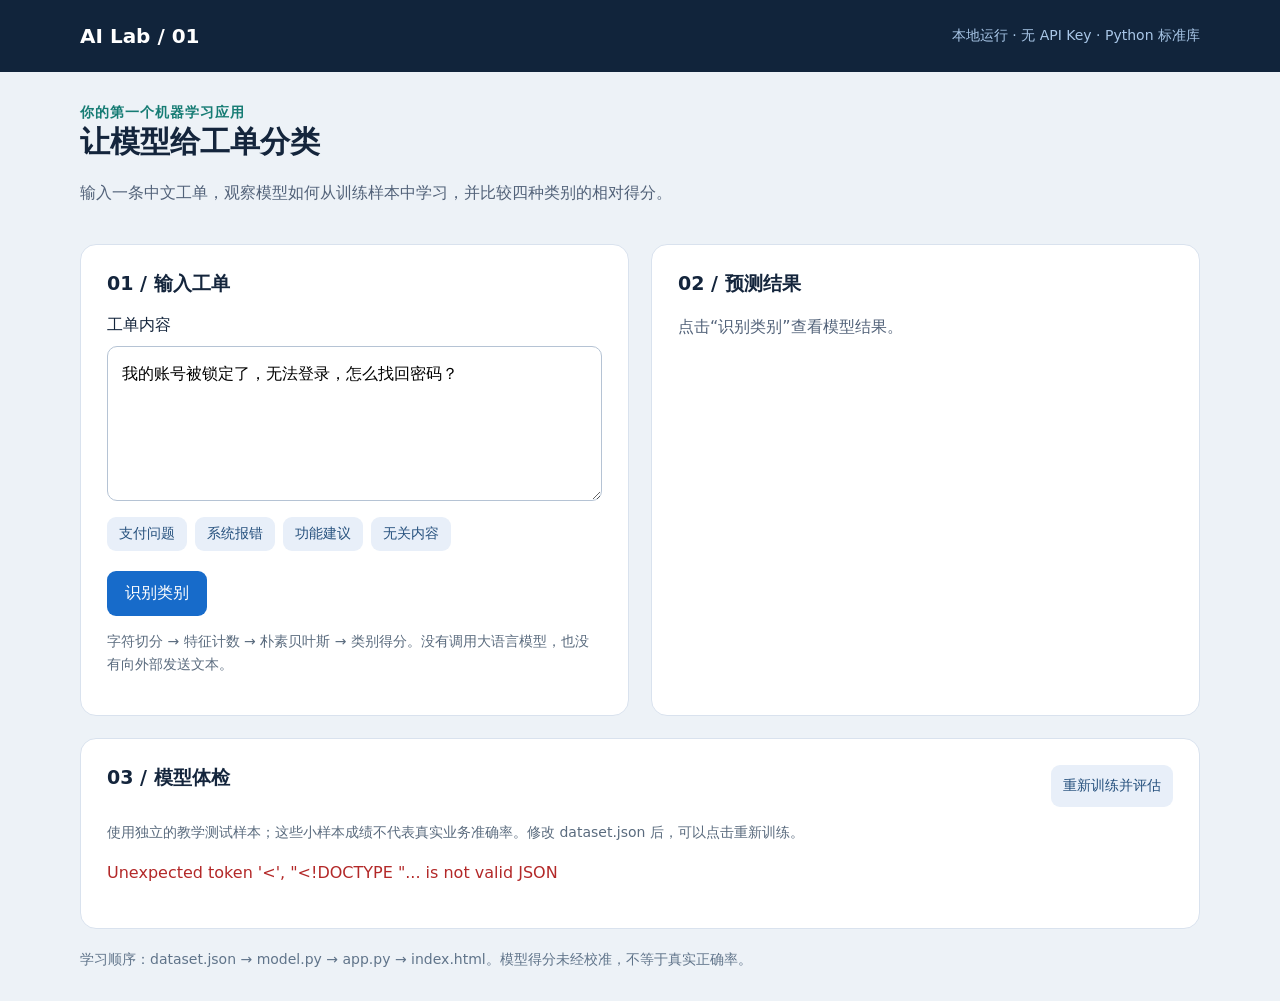
==== classic.html @ af9d933f "add：添加新逻辑及训练数据" ====
<!doctype html>
<html lang="zh-CN"><head><meta charset="utf-8"><meta name="viewport" content="width=device-width,initial-scale=1"><title>AI Lab · 工单分类器</title>
<style>
:root{font-family:system-ui,-apple-system,sans-serif;color:#14253c;background:#edf2f7;font-size:16px}*{box-sizing:border-box}body{margin:0}header{background:#11243b;color:#fff;padding:24px max(24px,calc((100vw - 1120px)/2));display:flex;justify-content:space-between;align-items:center}header strong{font-size:20px}header span{color:#a9c7e8;font-size:14px}main{max-width:1168px;margin:32px auto;padding:0 24px}h1{font-size:30px;margin:0 0 10px}p{line-height:1.7;color:#526279}h2{font-size:19px;margin-top:0}.grid{display:grid;grid-template-columns:1fr 1fr;gap:22px}.card{background:white;border:1px solid #d9e2ee;border-radius:16px;padding:26px;margin-top:22px}.eyebrow{color:#167c74;font-size:14px;font-weight:700;letter-spacing:1px}label{display:block;margin:18px 0 10px}textarea{width:100%;min-height:155px;resize:vertical;border:1px solid #b5c3d4;border-radius:10px;padding:14px;font:inherit;line-height:1.6}button{font:inherit;cursor:pointer;border:0;border-radius:9px;background:#176bca;color:white;padding:12px 18px}button:disabled{opacity:.55;cursor:wait}.secondary{background:#e8eff9;color:#25507d;font-size:14px;padding:8px 12px}.samples{display:flex;gap:8px;flex-wrap:wrap;margin:12px 0 20px}.result{font-size:28px;font-weight:750;margin:14px 0}.muted{font-size:14px;color:#5a6b7e;line-height:1.6}.bar{height:9px;background:#e9eef5;border-radius:9px;overflow:hidden;margin:7px 0 16px}.fill{height:100%;background:#168e86}.row{display:flex;justify-content:space-between;gap:12px}.tag{display:inline-block;background:#e7f4f1;color:#15675e;padding:5px 9px;border-radius:5px;margin:4px;font-size:14px}.stats{display:flex;gap:30px;flex-wrap:wrap;margin:20px 0}.stats strong{font-size:28px;display:block}.table-wrap{overflow:auto}table{width:100%;border-collapse:collapse;font-size:14px}td,th{padding:12px 8px;text-align:left;border-bottom:1px solid #e7edf3}summary{cursor:pointer;color:#176bca;margin-top:18px}.error{color:#b32828;white-space:pre-wrap}footer{margin:22px 0;color:#60748a;font-size:14px}button:focus-visible,textarea:focus-visible{outline:3px solid #65acfa;outline-offset:3px}@media(max-width:760px){.grid{grid-template-columns:1fr}header{padding:20px}header span{display:none}main{padding:0 16px}.card{padding:20px}h1{font-size:25px}}
</style></head><body>
<header><strong>AI Lab / 01</strong><span>本地运行 · 无 API Key · Python 标准库</span></header>
<main><div class="eyebrow">你的第一个机器学习应用</div><h1>让模型给工单分类</h1><p>输入一条中文工单，观察模型如何从训练样本中学习，并比较四种类别的相对得分。</p>
<div class="grid"><section class="card"><h2>01 / 输入工单</h2><form id="form"><label for="text">工单内容</label><textarea id="text" maxlength="2000" required>我的账号被锁定了，无法登录，怎么找回密码？</textarea><div class="samples"><button type="button" class="secondary" data-sample="这个订单被重复扣款了，请帮我退款">支付问题</button><button type="button" class="secondary" data-sample="页面白屏，刷新后还是打不开">系统报错</button><button type="button" class="secondary" data-sample="希望增加批量导入功能">功能建议</button><button type="button" class="secondary" data-sample="明天去海边看日出">无关内容</button></div><button id="predict">识别类别</button></form><p class="muted">字符切分 → 特征计数 → 朴素贝叶斯 → 类别得分。没有调用大语言模型，也没有向外部发送文本。</p></section>
<section class="card" aria-live="polite"><h2>02 / 预测结果</h2><div id="result"><p>点击“识别类别”查看模型结果。</p></div></section></div>
<section class="card"><div class="row"><h2>03 / 模型体检</h2><button class="secondary" id="train">重新训练并评估</button></div><p class="muted">使用独立的教学测试样本；这些小样本成绩不代表真实业务准确率。修改 dataset.json 后，可以点击重新训练。</p><div id="report" aria-live="polite">正在读取测试结果…</div></section><footer>学习顺序：dataset.json → model.py → app.py → index.html。模型得分未经校准，不等于真实正确率。</footer></main>
<script>
const $=id=>document.getElementById(id);
function node(tag,text,cls){const el=document.createElement(tag);if(text!==undefined)el.textContent=text;if(cls)el.className=cls;return el}
async function api(path,data){const response=await fetch(path,data===undefined?{}:{method:'POST',headers:{'Content-Type':'application/json'},body:JSON.stringify(data)});const value=await response.json();if(!response.ok)throw Error(value.error||'请求失败');return value}
document.querySelectorAll('[data-sample]').forEach(b=>b.onclick=()=>{$('text').value=b.dataset.sample;$('text').focus()});
$('form').onsubmit=async event=>{event.preventDefault();$('predict').disabled=true;$('result').replaceChildren(node('p','正在预测…'));try{const r=await api('/api/predict',{text:$('text').value});const root=$('result');root.replaceChildren(node('div',r.label,'result'));if(r.uncertain)root.append(node('p','已知特征不足或类别区分不明显，请人工判断。','muted'));for(const item of r.ranking){const row=node('div',undefined,'row');row.append(node('span',item.label),node('span',(item.score*100).toFixed(1)+'%'));const bar=node('div',undefined,'bar');const fill=node('div',undefined,'fill');fill.style.width=(item.score*100)+'%';bar.append(fill);root.append(row,bar)}root.append(node('p','已知特征覆盖率：'+(r.coverage*100).toFixed(0)+'%。以下片段更支持第一候选类别（相对第二候选）：','muted'));for(const f of r.features)root.append(node('span',f.token,'tag'));root.append(node('p','分数是模型内部相对得分，可能过度自信；拒识也可能失败。','muted'))}catch(e){$('result').replaceChildren(node('p',e.message,'error'))}finally{$('predict').disabled=false}};
function renderReport(r){const root=$('report');root.replaceChildren();const stats=node('div',undefined,'stats');for(const [name,value] of [['训练样本',r.train_count],['测试样本',r.test_count],['准确率',(r.accuracy*100).toFixed(1)+'%'],['Macro F1',r.macro_f1.toFixed(3)]]){const item=node('div');item.append(node('strong',value),node('span',name,'muted'));stats.append(item)}root.append(stats);const details=node('details');details.append(node('summary','查看全部测试样本与错误'));const wrap=node('div',undefined,'table-wrap'),table=node('table'),head=node('tr');for(const h of ['工单','实际类别','预测类别','结果'])head.append(node('th',h));table.append(head);for(const d of r.details){const row=node('tr');for(const v of [d.text,d.label,d.prediction,d.correct?'正确':'错误 / 拒识'])row.append(node('td',v));table.append(row)}wrap.append(table);details.append(wrap);root.append(details)}
$('train').onclick=async()=>{$('train').disabled=true;try{renderReport(await api('/api/train',{}))}catch(e){$('report').replaceChildren(node('p',e.message,'error'))}finally{$('train').disabled=false}};
api('/api/report').then(renderReport).catch(e=>$('report').replaceChildren(node('p',e.message,'error')));
</script></body></html>
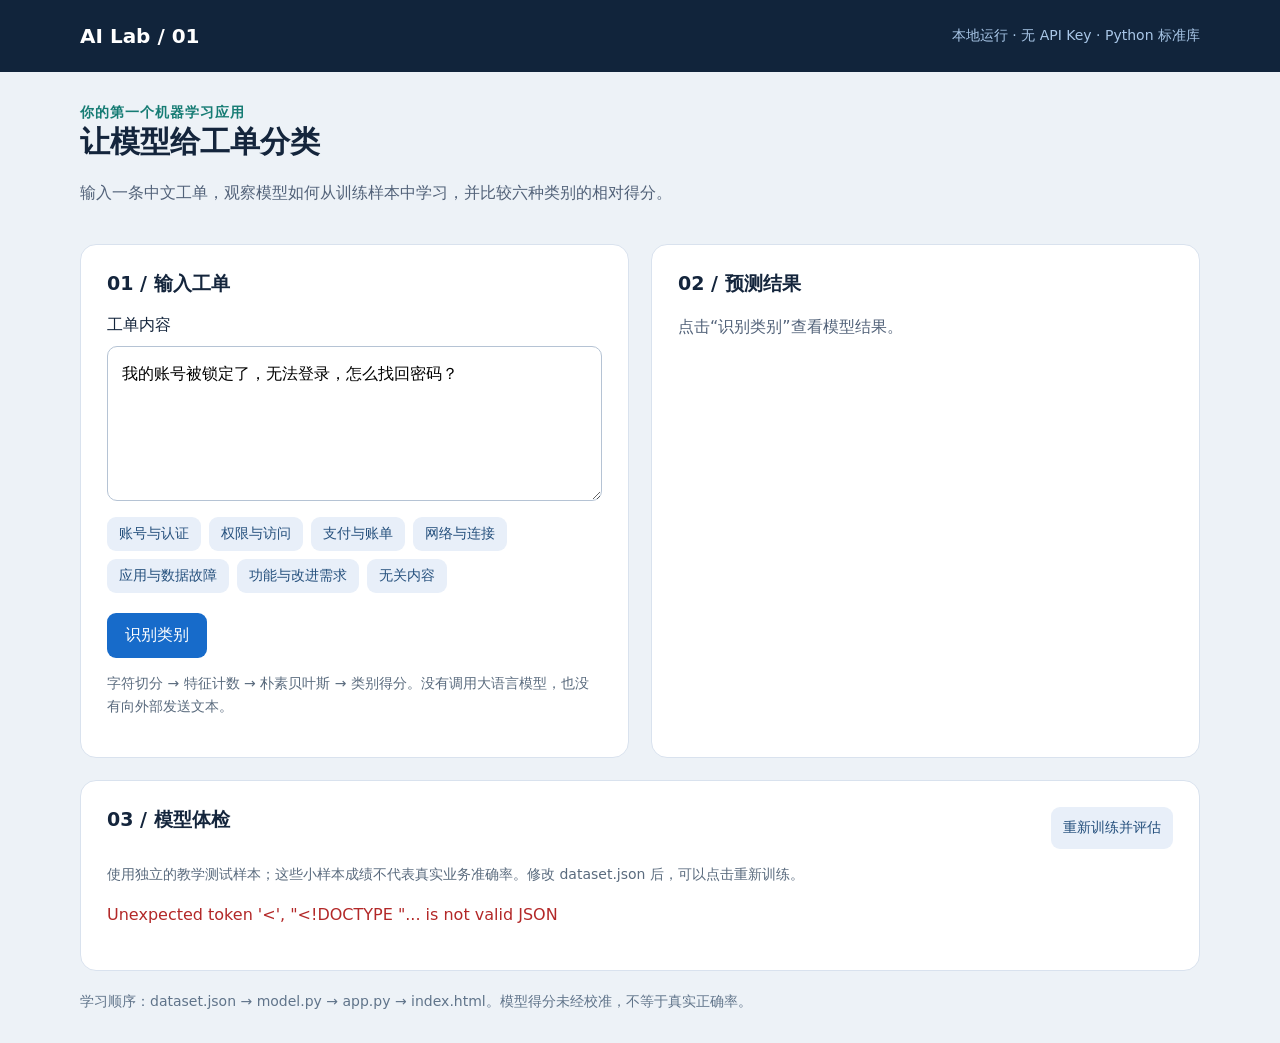
==== commit 27757c45: "add: 添加csv导出功能" ====
--- a/classic.html
+++ b/classic.html
@@ -1,20 +1,381 @@
 <!doctype html>
-<html lang="zh-CN"><head><meta charset="utf-8"><meta name="viewport" content="width=device-width,initial-scale=1"><title>AI Lab · 工单分类器</title>
-<style>
-:root{font-family:system-ui,-apple-system,sans-serif;color:#14253c;background:#edf2f7;font-size:16px}*{box-sizing:border-box}body{margin:0}header{background:#11243b;color:#fff;padding:24px max(24px,calc((100vw - 1120px)/2));display:flex;justify-content:space-between;align-items:center}header strong{font-size:20px}header span{color:#a9c7e8;font-size:14px}main{max-width:1168px;margin:32px auto;padding:0 24px}h1{font-size:30px;margin:0 0 10px}p{line-height:1.7;color:#526279}h2{font-size:19px;margin-top:0}.grid{display:grid;grid-template-columns:1fr 1fr;gap:22px}.card{background:white;border:1px solid #d9e2ee;border-radius:16px;padding:26px;margin-top:22px}.eyebrow{color:#167c74;font-size:14px;font-weight:700;letter-spacing:1px}label{display:block;margin:18px 0 10px}textarea{width:100%;min-height:155px;resize:vertical;border:1px solid #b5c3d4;border-radius:10px;padding:14px;font:inherit;line-height:1.6}button{font:inherit;cursor:pointer;border:0;border-radius:9px;background:#176bca;color:white;padding:12px 18px}button:disabled{opacity:.55;cursor:wait}.secondary{background:#e8eff9;color:#25507d;font-size:14px;padding:8px 12px}.samples{display:flex;gap:8px;flex-wrap:wrap;margin:12px 0 20px}.result{font-size:28px;font-weight:750;margin:14px 0}.muted{font-size:14px;color:#5a6b7e;line-height:1.6}.bar{height:9px;background:#e9eef5;border-radius:9px;overflow:hidden;margin:7px 0 16px}.fill{height:100%;background:#168e86}.row{display:flex;justify-content:space-between;gap:12px}.tag{display:inline-block;background:#e7f4f1;color:#15675e;padding:5px 9px;border-radius:5px;margin:4px;font-size:14px}.stats{display:flex;gap:30px;flex-wrap:wrap;margin:20px 0}.stats strong{font-size:28px;display:block}.table-wrap{overflow:auto}table{width:100%;border-collapse:collapse;font-size:14px}td,th{padding:12px 8px;text-align:left;border-bottom:1px solid #e7edf3}summary{cursor:pointer;color:#176bca;margin-top:18px}.error{color:#b32828;white-space:pre-wrap}footer{margin:22px 0;color:#60748a;font-size:14px}button:focus-visible,textarea:focus-visible{outline:3px solid #65acfa;outline-offset:3px}@media(max-width:760px){.grid{grid-template-columns:1fr}header{padding:20px}header span{display:none}main{padding:0 16px}.card{padding:20px}h1{font-size:25px}}
-</style></head><body>
-<header><strong>AI Lab / 01</strong><span>本地运行 · 无 API Key · Python 标准库</span></header>
-<main><div class="eyebrow">你的第一个机器学习应用</div><h1>让模型给工单分类</h1><p>输入一条中文工单，观察模型如何从训练样本中学习，并比较四种类别的相对得分。</p>
-<div class="grid"><section class="card"><h2>01 / 输入工单</h2><form id="form"><label for="text">工单内容</label><textarea id="text" maxlength="2000" required>我的账号被锁定了，无法登录，怎么找回密码？</textarea><div class="samples"><button type="button" class="secondary" data-sample="这个订单被重复扣款了，请帮我退款">支付问题</button><button type="button" class="secondary" data-sample="页面白屏，刷新后还是打不开">系统报错</button><button type="button" class="secondary" data-sample="希望增加批量导入功能">功能建议</button><button type="button" class="secondary" data-sample="明天去海边看日出">无关内容</button></div><button id="predict">识别类别</button></form><p class="muted">字符切分 → 特征计数 → 朴素贝叶斯 → 类别得分。没有调用大语言模型，也没有向外部发送文本。</p></section>
-<section class="card" aria-live="polite"><h2>02 / 预测结果</h2><div id="result"><p>点击“识别类别”查看模型结果。</p></div></section></div>
-<section class="card"><div class="row"><h2>03 / 模型体检</h2><button class="secondary" id="train">重新训练并评估</button></div><p class="muted">使用独立的教学测试样本；这些小样本成绩不代表真实业务准确率。修改 dataset.json 后，可以点击重新训练。</p><div id="report" aria-live="polite">正在读取测试结果…</div></section><footer>学习顺序：dataset.json → model.py → app.py → index.html。模型得分未经校准，不等于真实正确率。</footer></main>
-<script>
-const $=id=>document.getElementById(id);
-function node(tag,text,cls){const el=document.createElement(tag);if(text!==undefined)el.textContent=text;if(cls)el.className=cls;return el}
-async function api(path,data){const response=await fetch(path,data===undefined?{}:{method:'POST',headers:{'Content-Type':'application/json'},body:JSON.stringify(data)});const value=await response.json();if(!response.ok)throw Error(value.error||'请求失败');return value}
-document.querySelectorAll('[data-sample]').forEach(b=>b.onclick=()=>{$('text').value=b.dataset.sample;$('text').focus()});
-$('form').onsubmit=async event=>{event.preventDefault();$('predict').disabled=true;$('result').replaceChildren(node('p','正在预测…'));try{const r=await api('/api/predict',{text:$('text').value});const root=$('result');root.replaceChildren(node('div',r.label,'result'));if(r.uncertain)root.append(node('p','已知特征不足或类别区分不明显，请人工判断。','muted'));for(const item of r.ranking){const row=node('div',undefined,'row');row.append(node('span',item.label),node('span',(item.score*100).toFixed(1)+'%'));const bar=node('div',undefined,'bar');const fill=node('div',undefined,'fill');fill.style.width=(item.score*100)+'%';bar.append(fill);root.append(row,bar)}root.append(node('p','已知特征覆盖率：'+(r.coverage*100).toFixed(0)+'%。以下片段更支持第一候选类别（相对第二候选）：','muted'));for(const f of r.features)root.append(node('span',f.token,'tag'));root.append(node('p','分数是模型内部相对得分，可能过度自信；拒识也可能失败。','muted'))}catch(e){$('result').replaceChildren(node('p',e.message,'error'))}finally{$('predict').disabled=false}};
-function renderReport(r){const root=$('report');root.replaceChildren();const stats=node('div',undefined,'stats');for(const [name,value] of [['训练样本',r.train_count],['测试样本',r.test_count],['准确率',(r.accuracy*100).toFixed(1)+'%'],['Macro F1',r.macro_f1.toFixed(3)]]){const item=node('div');item.append(node('strong',value),node('span',name,'muted'));stats.append(item)}root.append(stats);const details=node('details');details.append(node('summary','查看全部测试样本与错误'));const wrap=node('div',undefined,'table-wrap'),table=node('table'),head=node('tr');for(const h of ['工单','实际类别','预测类别','结果'])head.append(node('th',h));table.append(head);for(const d of r.details){const row=node('tr');for(const v of [d.text,d.label,d.prediction,d.correct?'正确':'错误 / 拒识'])row.append(node('td',v));table.append(row)}wrap.append(table);details.append(wrap);root.append(details)}
-$('train').onclick=async()=>{$('train').disabled=true;try{renderReport(await api('/api/train',{}))}catch(e){$('report').replaceChildren(node('p',e.message,'error'))}finally{$('train').disabled=false}};
-api('/api/report').then(renderReport).catch(e=>$('report').replaceChildren(node('p',e.message,'error')));
-</script></body></html>
+<html lang="zh-CN">
+  <head>
+    <meta charset="utf-8" />
+    <meta name="viewport" content="width=device-width,initial-scale=1" />
+    <title>AI Lab · 工单分类器</title>
+    <style>
+      :root {
+        font-family:
+          system-ui,
+          -apple-system,
+          sans-serif;
+        color: #14253c;
+        background: #edf2f7;
+        font-size: 16px;
+      }
+      * {
+        box-sizing: border-box;
+      }
+      body {
+        margin: 0;
+      }
+      header {
+        background: #11243b;
+        color: #fff;
+        padding: 24px max(24px, calc((100vw - 1120px) / 2));
+        display: flex;
+        justify-content: space-between;
+        align-items: center;
+      }
+      header strong {
+        font-size: 20px;
+      }
+      header span {
+        color: #a9c7e8;
+        font-size: 14px;
+      }
+      main {
+        max-width: 1168px;
+        margin: 32px auto;
+        padding: 0 24px;
+      }
+      h1 {
+        font-size: 30px;
+        margin: 0 0 10px;
+      }
+      p {
+        line-height: 1.7;
+        color: #526279;
+      }
+      h2 {
+        font-size: 19px;
+        margin-top: 0;
+      }
+      .grid {
+        display: grid;
+        grid-template-columns: 1fr 1fr;
+        gap: 22px;
+      }
+      .card {
+        background: white;
+        border: 1px solid #d9e2ee;
+        border-radius: 16px;
+        padding: 26px;
+        margin-top: 22px;
+      }
+      .eyebrow {
+        color: #167c74;
+        font-size: 14px;
+        font-weight: 700;
+        letter-spacing: 1px;
+      }
+      label {
+        display: block;
+        margin: 18px 0 10px;
+      }
+      textarea {
+        width: 100%;
+        min-height: 155px;
+        resize: vertical;
+        border: 1px solid #b5c3d4;
+        border-radius: 10px;
+        padding: 14px;
+        font: inherit;
+        line-height: 1.6;
+      }
+      button {
+        font: inherit;
+        cursor: pointer;
+        border: 0;
+        border-radius: 9px;
+        background: #176bca;
+        color: white;
+        padding: 12px 18px;
+      }
+      button:disabled {
+        opacity: 0.55;
+        cursor: wait;
+      }
+      .secondary {
+        background: #e8eff9;
+        color: #25507d;
+        font-size: 14px;
+        padding: 8px 12px;
+      }
+      .samples {
+        display: flex;
+        gap: 8px;
+        flex-wrap: wrap;
+        margin: 12px 0 20px;
+      }
+      .result {
+        font-size: 28px;
+        font-weight: 750;
+        margin: 14px 0;
+      }
+      .muted {
+        font-size: 14px;
+        color: #5a6b7e;
+        line-height: 1.6;
+      }
+      .bar {
+        height: 9px;
+        background: #e9eef5;
+        border-radius: 9px;
+        overflow: hidden;
+        margin: 7px 0 16px;
+      }
+      .fill {
+        height: 100%;
+        background: #168e86;
+      }
+      .row {
+        display: flex;
+        justify-content: space-between;
+        gap: 12px;
+      }
+      .tag {
+        display: inline-block;
+        background: #e7f4f1;
+        color: #15675e;
+        padding: 5px 9px;
+        border-radius: 5px;
+        margin: 4px;
+        font-size: 14px;
+      }
+      .stats {
+        display: flex;
+        gap: 30px;
+        flex-wrap: wrap;
+        margin: 20px 0;
+      }
+      .stats strong {
+        font-size: 28px;
+        display: block;
+      }
+      .table-wrap {
+        overflow: auto;
+      }
+      table {
+        width: 100%;
+        border-collapse: collapse;
+        font-size: 14px;
+      }
+      td,
+      th {
+        padding: 12px 8px;
+        text-align: left;
+        border-bottom: 1px solid #e7edf3;
+      }
+      summary {
+        cursor: pointer;
+        color: #176bca;
+        margin-top: 18px;
+      }
+      .error {
+        color: #b32828;
+        white-space: pre-wrap;
+      }
+      footer {
+        margin: 22px 0;
+        color: #60748a;
+        font-size: 14px;
+      }
+      button:focus-visible,
+      textarea:focus-visible {
+        outline: 3px solid #65acfa;
+        outline-offset: 3px;
+      }
+      @media (max-width: 760px) {
+        .grid {
+          grid-template-columns: 1fr;
+        }
+        header {
+          padding: 20px;
+        }
+        header span {
+          display: none;
+        }
+        main {
+          padding: 0 16px;
+        }
+        .card {
+          padding: 20px;
+        }
+        h1 {
+          font-size: 25px;
+        }
+      }
+    </style>
+  </head>
+  <body>
+    <header><strong>AI Lab / 01</strong><span>本地运行 · 无 API Key · Python 标准库</span></header>
+    <main>
+      <div class="eyebrow">你的第一个机器学习应用</div>
+      <h1>让模型给工单分类</h1>
+      <p>输入一条中文工单，观察模型如何从训练样本中学习，并比较六种类别的相对得分。</p>
+      <div class="grid">
+        <section class="card">
+          <h2>01 / 输入工单</h2>
+          <form id="form">
+            <label for="text">工单内容</label
+            ><textarea id="text" maxlength="2000" required>
+我的账号被锁定了，无法登录，怎么找回密码？</textarea
+            >
+            <div class="samples">
+              <button type="button" class="secondary" data-sample="忘记密码了怎么重置密码">
+                账号与认证</button
+              ><button type="button" class="secondary" data-sample="申请开通财务报表的查看权限">
+                权限与访问</button
+              ><button type="button" class="secondary" data-sample="订单重复扣款申请退款">
+                支付与账单</button
+              ><button type="button" class="secondary" data-sample="VPN 连接后无法访问内网地址">
+                网络与连接</button
+              ><button type="button" class="secondary" data-sample="打开页面出现白屏">
+                应用与数据故障</button
+              ><button type="button" class="secondary" data-sample="希望增加批量导入功能">
+                功能与改进需求</button
+              ><button type="button" class="secondary" data-sample="🌊🌞">无关内容</button>
+            </div>
+            <button id="predict">识别类别</button>
+          </form>
+          <p class="muted">
+            字符切分 → 特征计数 → 朴素贝叶斯 → 类别得分。没有调用大语言模型，也没有向外部发送文本。
+          </p>
+        </section>
+        <section class="card" aria-live="polite">
+          <h2>02 / 预测结果</h2>
+          <div id="result"><p>点击“识别类别”查看模型结果。</p></div>
+        </section>
+      </div>
+      <section class="card">
+        <div class="row">
+          <h2>03 / 模型体检</h2>
+          <button class="secondary" id="train">重新训练并评估</button>
+        </div>
+        <p class="muted">
+          使用独立的教学测试样本；这些小样本成绩不代表真实业务准确率。修改 dataset.json
+          后，可以点击重新训练。
+        </p>
+        <div id="report" aria-live="polite">正在读取测试结果…</div>
+      </section>
+      <footer>
+        学习顺序：dataset.json → model.py → app.py →
+        index.html。模型得分未经校准，不等于真实正确率。
+      </footer>
+    </main>
+    <script>
+      const $ = (id) => document.getElementById(id);
+      function node(tag, text, cls) {
+        const el = document.createElement(tag);
+        if (text !== undefined) el.textContent = text;
+        if (cls) el.className = cls;
+        return el;
+      }
+      async function api(path, data) {
+        const response = await fetch(
+          path,
+          data === undefined
+            ? {}
+            : {
+                method: 'POST',
+                headers: { 'Content-Type': 'application/json' },
+                body: JSON.stringify(data),
+              },
+        );
+        const value = await response.json();
+        if (!response.ok) throw Error(value.error || '请求失败');
+        return value;
+      }
+      document.querySelectorAll('[data-sample]').forEach(
+        (b) =>
+          (b.onclick = () => {
+            $('text').value = b.dataset.sample;
+            $('text').focus();
+          }),
+      );
+      $('form').onsubmit = async (event) => {
+        event.preventDefault();
+        $('predict').disabled = true;
+        $('result').replaceChildren(node('p', '正在预测…'));
+        try {
+          const r = await api('/api/predict', { text: $('text').value });
+          const root = $('result');
+          root.replaceChildren(node('div', r.label, 'result'));
+          if (r.uncertain)
+            root.append(node('p', '已知特征不足或类别区分不明显，请人工判断。', 'muted'));
+          for (const item of r.ranking) {
+            const row = node('div', undefined, 'row');
+            row.append(node('span', item.label), node('span', (item.score * 100).toFixed(1) + '%'));
+            const bar = node('div', undefined, 'bar');
+            const fill = node('div', undefined, 'fill');
+            fill.style.width = item.score * 100 + '%';
+            bar.append(fill);
+            root.append(row, bar);
+          }
+          root.append(
+            node(
+              'p',
+              '已知特征覆盖率：' +
+                (r.coverage * 100).toFixed(0) +
+                '%。以下片段更支持第一候选类别（相对第二候选）：',
+              'muted',
+            ),
+          );
+          for (const f of r.features) root.append(node('span', f.token, 'tag'));
+          root.append(node('p', '分数是模型内部相对得分，可能过度自信；拒识也可能失败。', 'muted'));
+        } catch (e) {
+          $('result').replaceChildren(node('p', e.message, 'error'));
+        } finally {
+          $('predict').disabled = false;
+        }
+      };
+      function renderReport(r) {
+        const root = $('report');
+        root.replaceChildren();
+        const stats = node('div', undefined, 'stats');
+        for (const [name, value] of [
+          ['训练样本', r.train_count],
+          ['测试样本', r.test_count],
+          ['准确率', (r.accuracy * 100).toFixed(1) + '%'],
+          ['Macro F1', r.macro_f1.toFixed(3)],
+        ]) {
+          const item = node('div');
+          item.append(node('strong', value), node('span', name, 'muted'));
+          stats.append(item);
+        }
+        root.append(stats);
+        const details = node('details');
+        details.append(node('summary', '查看全部测试样本与错误'));
+        const wrap = node('div', undefined, 'table-wrap'),
+          table = node('table'),
+          head = node('tr');
+        for (const h of ['工单', '实际类别', '预测类别', '结果']) head.append(node('th', h));
+        table.append(head);
+        for (const d of r.details) {
+          const row = node('tr');
+          for (const v of [d.text, d.label, d.prediction, d.correct ? '正确' : '错误 / 拒识'])
+            row.append(node('td', v));
+          table.append(row);
+        }
+        wrap.append(table);
+        details.append(wrap);
+        root.append(details);
+      }
+      $('train').onclick = async () => {
+        $('train').disabled = true;
+        try {
+          renderReport(await api('/api/train', {}));
+        } catch (e) {
+          $('report').replaceChildren(node('p', e.message, 'error'));
+        } finally {
+          $('train').disabled = false;
+        }
+      };
+      api('/api/report')
+        .then(renderReport)
+        .catch((e) => $('report').replaceChildren(node('p', e.message, 'error')));
+    </script>
+  </body>
+</html>
